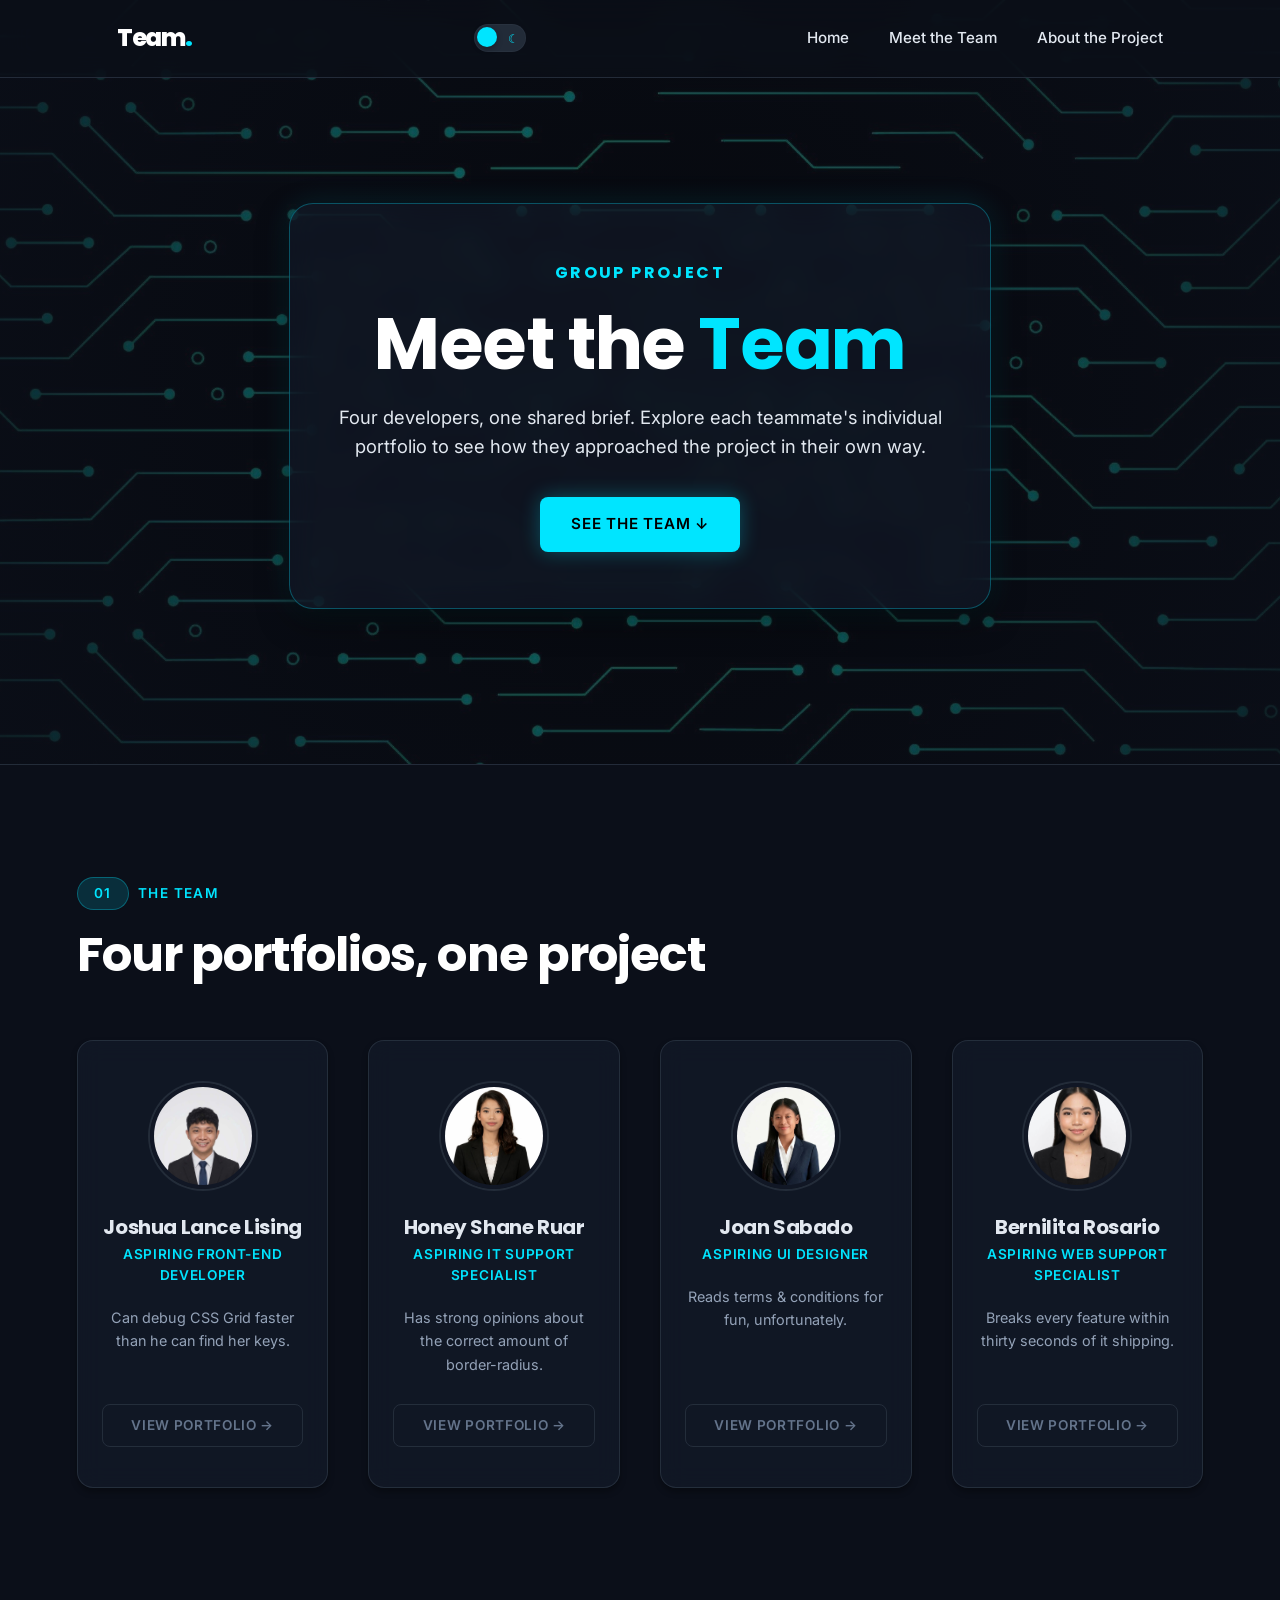
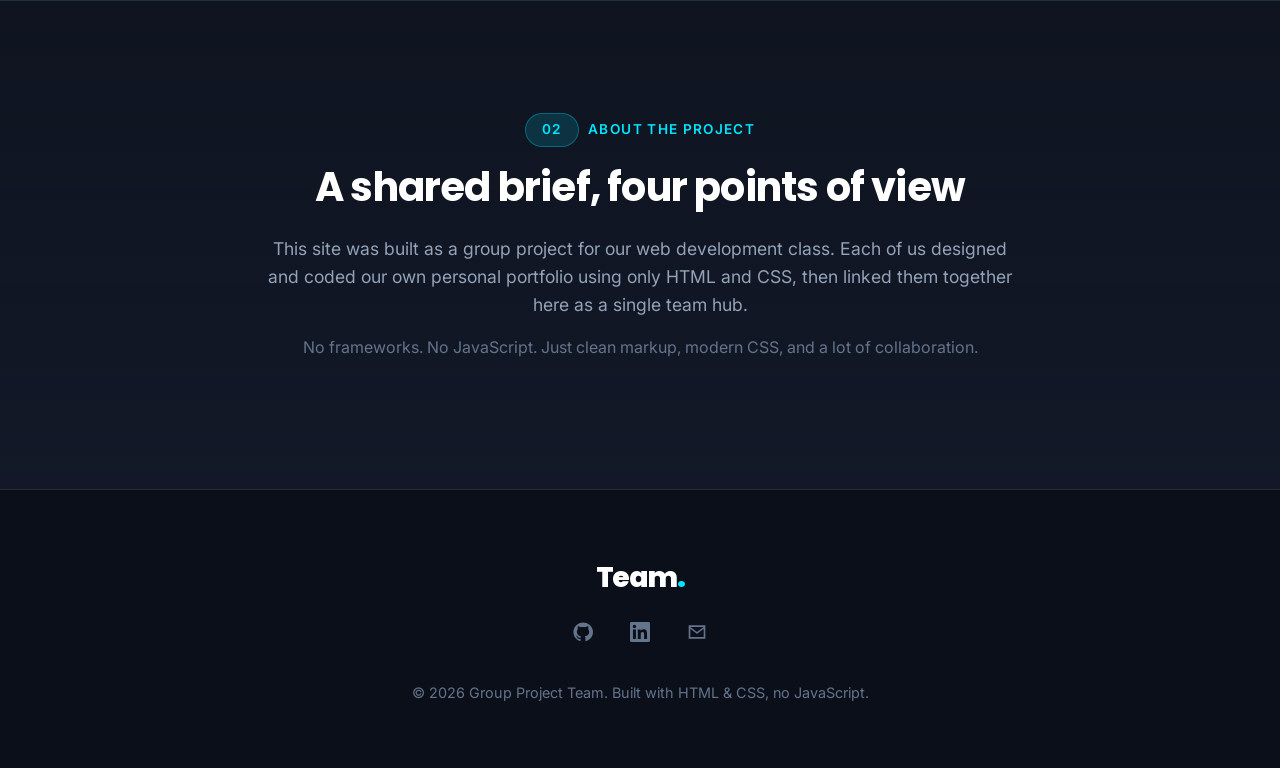
==== index.html @ 61bb08f9 "Add files via upload" ====
<!DOCTYPE html>
<html lang="en">
<head>
  <meta charset="UTF-8">
  <meta name="viewport" content="width=device-width, initial-scale=1.0">
  <title>Meet the Team — Group Project Hub</title>

  <link rel="preconnect" href="https://fonts.googleapis.com">
  <link rel="preconnect" href="https://fonts.gstatic.com" crossorigin>
  <link href="https://fonts.googleapis.com/css2?family=Poppins:wght@500;600;700;800&family=Inter:wght@400;500;600&family=JetBrains+Mono:wght@400;500&display=swap" rel="stylesheet">

  <link rel="stylesheet" href="home.css">
</head>
<body>
  <div class="scroll-progress" aria-hidden="true"></div>

  <a href="#main-content" class="skip-link">Skip to content</a>

  <!-- ===================== INTRO ===================== -->
  <div class="intro-screen" aria-hidden="true">
    <div class="intro-content">
      <p class="intro-eyebrow">Nexus IT</p>
      <h1 class="intro-title">Meet the <span class="gradient-text">Team</span></h1>
      <p class="intro-sub">Four developers, one shared brief. Explore each teammate's individual portfolio.</p>
      <div class="intro-line"></div>
    </div>
  </div>

  <!-- Only ONE nav-toggle and ONE theme-toggle. Theme toggle must sit right before .navbar -->
  <input type="checkbox" id="nav-toggle" class="nav-toggle-checkbox">
  <input type="checkbox" id="theme-toggle" class="theme-toggle-checkbox" aria-hidden="true">

  <!-- ===================== NAVBAR ===================== -->
  <header class="navbar">
    <div class="navbar-inner">
      <a href="#home" class="logo">Team<span class="logo-dot">.</span></a>

      <div class="nav-right">
        <label for="theme-toggle" class="theme-switch" aria-label="Toggle dark/light mode">
          <span class="theme-switch-track">
            <span class="theme-switch-thumb"></span>
          </span>
          <span class="theme-icon sun" aria-hidden="true">☀</span>
          <span class="theme-icon moon" aria-hidden="true">☾</span>
        </label>

        <label for="nav-toggle" class="nav-toggle-label" aria-label="Toggle menu">
          <span></span>
        </label>
      </div>

      <nav class="nav-links" aria-label="Main navigation">
        <a href="#home">Home</a>
        <a href="#team">Meet the Team</a>
        <a href="#about">About the Project</a>
      </nav>
    </div>
  </header>

  <main id="main-content">
    <!-- ===================== HERO ===================== -->
    <section id="home" class="hero">
      <div class="hero-content">
        <p class="hero-eyebrow">group project</p>
        <h1 class="hero-title">Meet the <span class="gradient-text">Team</span></h1>
        <p class="hero-sub">
          Four developers, one shared brief. Explore each teammate's individual
          portfolio to see how they approached the project in their own way.
        </p>
        <a href="#team" class="btn btn-primary">See the Team ↓</a>
      </div>
    </section>

    <!-- ===================== TEAM GRID ===================== -->
    <section id="team" class="team">
      <div class="section-label">
        <span class="section-label-tag">01</span> The Team
      </div>
      <h2 class="section-heading">Four portfolios, one project</h2>

      <div class="team-grid">

        <a href="Lising.html" class="team-card">
          <div class="photo-wrapper" data-initials="JL">
            <img src="Lising.jpeg" alt="Portrait of Joshua Lance Lising" class="team-photo" loading="lazy" width="110" height="110" onerror="this.style.display='none'">
          </div>
          <div class="team-content">
            <h3 class="team-name">Joshua Lance Lising</h3>
            <p class="team-role">Aspiring Front-End Developer</p>
            <p class="team-desc">Can debug CSS Grid faster than he can find her keys.</p>
          </div>
          <span class="view-btn">View Portfolio →</span>
        </a>

        <a href="Ruar.html" class="team-card">
          <div class="photo-wrapper" data-initials="HR">
            <img src="ruar.jpg" alt="Portrait of Honey Shane Ruar" class="team-photo" loading="lazy" width="110" height="110" onerror="this.style.display='none'">
          </div>
          <div class="team-content">
            <h3 class="team-name">Honey Shane Ruar</h3>
            <p class="team-role">Aspiring IT Support Specialist</p>
            <p class="team-desc">Has strong opinions about the correct amount of border-radius.</p>
          </div>
          <span class="view-btn">View Portfolio →</span>
        </a>

        <a href="Sabado.html" class="team-card">
          <div class="photo-wrapper" data-initials="JS">
            <img src="Sabado.jpg" alt="Portrait of Joan Sabado" class="team-photo" loading="lazy" width="110" height="110" onerror="this.style.display='none'">
          </div>
          <div class="team-content">
            <h3 class="team-name">Joan Sabado</h3>
            <p class="team-role">Aspiring UI Designer</p>
            <p class="team-desc">Reads terms &amp; conditions for fun, unfortunately.</p>
          </div>
          <span class="view-btn">View Portfolio →</span>
        </a>

        <a href="Rosario.html" class="team-card">
          <div class="photo-wrapper" data-initials="BR">
            <img src="Rosario.jpg" alt="Portrait of Bernilita Rosario" class="team-photo" loading="lazy" width="110" height="110" onerror="this.style.display='none'">
          </div>
          <div class="team-content">
            <h3 class="team-name">Bernilita Rosario</h3>
            <p class="team-role">Aspiring Web Support Specialist</p>
            <p class="team-desc">Breaks every feature within thirty seconds of it shipping.</p>
          </div>
          <span class="view-btn">View Portfolio →</span>
        </a>

      </div>
    </section>

    <!-- ===================== ABOUT ===================== -->
    <section id="about" class="about-project">
      <div class="about-project-inner">
        <div class="section-label centered">
          <span class="section-label-tag">02</span> About the Project
        </div>
        <h2 class="section-heading">A shared brief, four points of view</h2>
        <p>
          This site was built as a group project for our web development class.
          Each of us designed and coded our own personal portfolio using only
          HTML and CSS, then linked them together here as a single team hub.
        </p>
        <p class="about-extra">
          No frameworks. No JavaScript. Just clean markup, modern CSS, and a lot of
          collaboration.
        </p>
      </div>
    </section>
  </main>

  <!-- ===================== FOOTER ===================== -->
  <footer class="footer">
    <div class="footer-inner">
      <a href="#home" class="logo footer-logo">Team<span class="logo-dot">.</span></a>

      <div class="social-links">
        <a href="https://github.com" class="social-icon" aria-label="GitHub" target="_blank" rel="noopener noreferrer">
          <svg viewBox="0 0 24 24" width="20" height="20" fill="currentColor" aria-hidden="true">
            <path d="M12 .5C5.73.5.5 5.73.5 12c0 5.08 3.29 9.39 7.86 10.91.57.1.78-.25.78-.55v-2.16c-3.2.7-3.88-1.36-3.88-1.36-.52-1.34-1.28-1.7-1.28-1.7-1.04-.72.08-.7.08-.7 1.15.08 1.76 1.19 1.76 1.19 1.03 1.76 2.69 1.25 3.35.95.1-.75.4-1.25.73-1.53-2.55-.29-5.24-1.28-5.24-5.7 0-1.26.45-2.29 1.19-3.1-.12-.29-.52-1.46.11-3.05 0 0 .97-.31 3.18 1.18.92-.26 1.9-.39 2.88-.39.98 0 1.96.13 2.88.39 2.2-1.49 3.17-1.18 3.17-1.18.63 1.59.23 2.76.11 3.05.74.81 1.19 1.84 1.19 3.1 0 4.43-2.7 5.4-5.27 5.69.41.36.78 1.08.78 2.17v3.22c0 .3.21.66.79.55C20.71 21.39 24 17.08 24 12c0-6.27-5.23-11.5-12-11.5z"/>
          </svg>
        </a>
        <a href="https://linkedin.com" class="social-icon" aria-label="LinkedIn" target="_blank" rel="noopener noreferrer">
          <svg viewBox="0 0 24 24" width="20" height="20" fill="currentColor" aria-hidden="true">
            <path d="M20.45 20.45h-3.55v-5.57c0-1.33-.02-3.03-1.85-3.03-1.85 0-2.14 1.45-2.14 2.94v5.66H9.36V9h3.41v1.56h.05c.47-.9 1.63-1.85 3.36-1.85 3.6 0 4.27 2.37 4.27 5.45v6.29zM5.34 7.43a2.06 2.06 0 1 1 0-4.12 2.06 2.06 0 0 1 0 4.12zM7.11 20.45H3.56V9h3.55v11.45zM22.22 0H1.77C.79 0 0 .77 0 1.73v20.54C0 23.23.79 24 1.77 24h20.45c.98 0 1.78-.77 1.78-1.73V1.73C24 .77 23.2 0 22.22 0z"/>
          </svg>
        </a>
        <a href="mailto:team@example.com" class="social-icon" aria-label="Email">
          <svg viewBox="0 0 24 24" width="20" height="20" fill="currentColor" aria-hidden="true">
            <path d="M2 4h20v16H2V4zm2 2v.01L12 12l8-5.99V6H4zm16 2.24-7.4 5.55a1 1 0 0 1-1.2 0L4 8.24V18h16V8.24z"/>
          </svg>
        </a>
      </div>

      <p class="footer-copy">© 2026 Group Project Team. Built with HTML &amp; CSS, no JavaScript.</p>
    </div>
  </footer>

</body>
</html>
---- home.css ----
/* ==========================================================================
   TEAM HUB — home.css
   Smooth performance + 5 UX upgrades
   Pure HTML + CSS
   ========================================================================== */

:root {
  --color-bg: #0B0F19;
  --color-surface: rgba(21, 28, 44, 0.65);
  --color-surface-hover: rgba(21, 28, 44, 0.85);

  --color-primary: #FFFFFF;
  --color-secondary: #E2E8F0;

  --color-accent: #00E5FF;
  --color-accent-hover: #00B8CC;
  --color-accent-light: rgba(0, 229, 255, 0.15);

  --color-text: #94A3B8;
  --color-text-muted: #64748B;

  --color-border: rgba(42, 52, 65, 0.8);
  --color-border-glow: rgba(0, 229, 255, 0.3);

  --font-heading: 'Poppins', sans-serif;
  --font-body: 'Inter', sans-serif;

  --radius-sm: 8px;
  --radius-md: 16px;
  --radius-lg: 24px;

  --shadow-sm: 0 4px 6px rgba(0, 0, 0, 0.3);
  --shadow-md: 0 12px 30px rgba(0, 0, 0, 0.5);
  --shadow-glow: 0 0 20px rgba(0, 229, 255, 0.3);

  --glass-blur: blur(16px);
  --transition: all 0.3s cubic-bezier(0.4, 0, 0.2, 1);
  --section-padding: 7rem 6vw;
}

/* Light theme */
body:has(#theme-toggle:checked) {
  --color-bg: #F1F5F9;
  --color-surface: rgba(255, 255, 255, 0.75);
  --color-surface-hover: rgba(255, 255, 255, 0.95);

  --color-primary: #0F172A;
  --color-secondary: #1E293B;

  --color-accent: #0284C7;
  --color-accent-hover: #0369A1;
  --color-accent-light: rgba(2, 132, 199, 0.12);

  --color-text: #475569;
  --color-text-muted: #64748B;

  --color-border: rgba(148, 163, 184, 0.4);
  --color-border-glow: rgba(2, 132, 199, 0.25);

  --shadow-sm: 0 4px 6px rgba(0, 0, 0, 0.06);
  --shadow-md: 0 12px 30px rgba(0, 0, 0, 0.1);
  --shadow-glow: 0 0 20px rgba(2, 132, 199, 0.2);
}

* {
  margin: 0;
  padding: 0;
  box-sizing: border-box;
}

html {
  scroll-behavior: smooth;
}

body {
  font-family: var(--font-body);
  color: var(--color-text);
  background-color: var(--color-bg);
  line-height: 1.6;
  overflow-x: hidden;
  transition: background-color 0.4s ease, color 0.4s ease;
}

/* Subtle grid texture */
body::before {
  content: '';
  position: fixed;
  inset: 0;
  z-index: -1;
  pointer-events: none;
  opacity: 0.45;
  background-image:
    linear-gradient(rgba(0, 229, 255, 0.03) 1px, transparent 1px),
    linear-gradient(90deg, rgba(0, 229, 255, 0.03) 1px, transparent 1px);
  background-size: 60px 60px;
}

body:has(#theme-toggle:checked)::before {
  background-image:
    linear-gradient(rgba(2, 132, 199, 0.04) 1px, transparent 1px),
    linear-gradient(90deg, rgba(2, 132, 199, 0.04) 1px, transparent 1px);
}

img {
  max-width: 100%;
  display: block;
}

a {
  text-decoration: none;
  color: inherit;
}

/* ===== SKIP LINK ===== */
.skip-link {
  position: absolute;
  top: -100px;
  left: 1rem;
  z-index: 10000;
  padding: 0.75rem 1.25rem;
  background: var(--color-accent);
  color: #000;
  border-radius: var(--radius-sm);
  font-weight: 600;
  font-size: 0.95rem;
  transition: top 0.3s ease;
}

.skip-link:focus {
  top: 1rem;
  outline: 2px solid #fff;
  outline-offset: 2px;
}

/* ===== SCROLL PROGRESS BAR ===== */
.scroll-progress {
  position: fixed;
  top: 0;
  left: 0;
  width: 100%;
  height: 3px;
  z-index: 10001;
  pointer-events: none;
  transform-origin: left center;
  background: linear-gradient(90deg, var(--color-accent), var(--color-accent-hover));
  box-shadow: 0 0 12px rgba(0, 229, 255, 0.45);
  transform: scaleX(0);
  animation: scrollProgress linear;
  animation-timeline: scroll(root);
}

@keyframes scrollProgress {
  from { transform: scaleX(0); }
  to   { transform: scaleX(1); }
}

/* ===== REDUCED MOTION ===== */
@media (prefers-reduced-motion: reduce) {
  *,
  *::before,
  *::after {
    animation-duration: 0.01ms !important;
    animation-iteration-count: 1 !important;
    transition-duration: 0.01ms !important;
    scroll-behavior: auto !important;
  }

  .intro-screen {
    display: none;
  }

  main,
  .navbar {
    opacity: 1 !important;
    transform: none !important;
    animation: none !important;
  }

  .team-card,
  .scroll-progress {
    animation: none !important;
  }

  .team-card {
    opacity: 1 !important;
    transform: none !important;
  }

  .scroll-progress {
    transform: scaleX(0) !important;
  }
}

/* ===== INTRO ===== */
.intro-screen {
  position: fixed;
  inset: 0;
  width: 100vw;
  height: 100vh;
  z-index: 9999;
  display: flex;
  align-items: center;
  justify-content: center;
  text-align: center;
  padding: 2rem;
  pointer-events: all;
  animation: introRemove 0.1s linear forwards 3.8s;
}

.intro-screen::before {
  content: '';
  position: absolute;
  top: 0;
  left: 0;
  width: 100%;
  height: 50%;
  background-color: #05080E;
  z-index: -1;
  animation: shutterTop 0.8s cubic-bezier(0.77, 0, 0.175, 1) forwards 2.8s;
}

.intro-screen::after {
  content: '';
  position: absolute;
  bottom: 0;
  left: 0;
  width: 100%;
  height: 50%;
  background-color: #05080E;
  z-index: -1;
  animation: shutterBottom 0.8s cubic-bezier(0.77, 0, 0.175, 1) forwards 2.8s;
}

.intro-content {
  display: flex;
  flex-direction: column;
  align-items: center;
  max-width: 650px;
  position: relative;
  z-index: 2;
  animation: contentZoomOut 0.6s cubic-bezier(0.16, 1, 0.3, 1) forwards 2.4s;
}

.intro-eyebrow {
  color: var(--color-accent);
  font-family: var(--font-heading);
  font-weight: 700;
  font-size: 1.1rem;
  text-transform: uppercase;
  letter-spacing: 0.6em;
  opacity: 0;
  transform: translateY(-20px);
  animation: dropInTrack 0.7s cubic-bezier(0.2, 1, 0.3, 1) forwards 0.4s;
}

.intro-title {
  font-size: clamp(2.8rem, 6vw, 4.5rem);
  color: var(--color-primary);
  margin-top: 0.5rem;
  line-height: 1.1;
  opacity: 0;
  filter: blur(12px);
  transform: scale(1.2);
  animation: blurIn 0.8s cubic-bezier(0.2, 1, 0.3, 1) forwards 0.8s;
}

.intro-sub {
  font-size: 1.1rem;
  color: var(--color-text);
  margin-top: 1.2rem;
  opacity: 0;
  transform: translateY(20px);
  animation: floatUpIn 0.8s cubic-bezier(0.16, 1, 0.3, 1) forwards 1.2s;
}

.intro-line {
  width: 0;
  height: 2px;
  background: var(--color-accent);
  box-shadow: var(--shadow-glow);
  margin-top: 2.5rem;
  border-radius: 999px;
  animation: lineExpand 0.8s cubic-bezier(0.77, 0, 0.175, 1) forwards 1.5s;
}

@keyframes dropInTrack {
  to { opacity: 1; transform: translateY(0); letter-spacing: 0.2em; }
}
@keyframes blurIn {
  to { opacity: 1; filter: blur(0); transform: scale(1); }
}
@keyframes floatUpIn {
  to { opacity: 1; transform: translateY(0); }
}
@keyframes lineExpand {
  0% { width: 0; opacity: 0; }
  50% { opacity: 1; }
  100% { width: 180px; opacity: 1; }
}
@keyframes contentZoomOut {
  to { opacity: 0; transform: scale(1.6); filter: blur(8px); }
}
@keyframes shutterTop {
  to { transform: translateY(-100%); }
}
@keyframes shutterBottom {
  to { transform: translateY(100%); }
}
@keyframes introRemove {
  to { visibility: hidden; pointer-events: none; }
}

/* ===== TYPOGRAPHY ===== */
h1, h2, h3, h4 {
  font-family: var(--font-heading);
  font-weight: 700;
  line-height: 1.2;
  color: var(--color-primary);
  letter-spacing: -0.02em;
}

.section-label {
  display: flex;
  align-items: center;
  gap: 0.6rem;
  font-size: 0.85rem;
  font-weight: 600;
  letter-spacing: 0.1em;
  text-transform: uppercase;
  color: var(--color-accent);
  margin-bottom: 1rem;
}

.section-label.centered {
  justify-content: center;
}

.section-label-tag {
  background: var(--color-accent-light);
  border: 1px solid rgba(0, 229, 255, 0.3);
  border-radius: 999px;
  padding: 0.3rem 1rem;
}

body:has(#theme-toggle:checked) .section-label-tag {
  border-color: rgba(2, 132, 199, 0.3);
}

.section-heading {
  font-size: clamp(2.2rem, 4vw, 3rem);
  margin-bottom: 3.5rem;
}

.gradient-text {
  color: var(--color-accent);
}

/* ===== BUTTONS ===== */
.btn {
  display: inline-flex;
  align-items: center;
  justify-content: center;
  font-family: var(--font-body);
  font-weight: 600;
  font-size: 0.95rem;
  padding: 0.85rem 1.8rem;
  border-radius: var(--radius-sm);
  cursor: pointer;
  border: 2px solid transparent;
  text-transform: uppercase;
  letter-spacing: 0.05em;
  transition: transform 0.25s cubic-bezier(0.4, 0, 0.2, 1),
              box-shadow 0.25s ease,
              background 0.25s ease,
              color 0.25s ease,
              border-color 0.25s ease;
}

.btn-primary {
  background: var(--color-accent);
  color: #000000;
  box-shadow: var(--shadow-glow);
}

.btn-primary:hover {
  background: var(--color-accent-hover);
  transform: translateY(-4px);
  box-shadow: 0 0 28px rgba(0, 229, 255, 0.6);
}

.btn-primary:active {
  transform: translateY(-1px) scale(0.98);
  box-shadow: 0 0 14px rgba(0, 229, 255, 0.4);
}

.btn-primary:focus-visible {
  outline: 2px solid #fff;
  outline-offset: 3px;
  box-shadow: 0 0 0 4px rgba(0, 229, 255, 0.4);
}

.btn-outline {
  display: inline-block;
  font-weight: 600;
  font-size: 0.85rem;
  padding: 0.6rem 1.2rem;
  border-radius: var(--radius-sm);
  border: 2px solid var(--color-accent);
  color: var(--color-accent);
  transition: transform 0.25s ease, background 0.25s ease, color 0.25s ease, box-shadow 0.25s ease;
}

.btn-outline:hover {
  background: var(--color-accent);
  color: #000000;
  transform: translateY(-3px);
  box-shadow: var(--shadow-glow);
}

.btn-outline:active {
  transform: translateY(0) scale(0.98);
}

/* ===== THEME TOGGLE ===== */
.theme-toggle-checkbox { display: none; }
.nav-right {
  display: flex;
  align-items: center;
  gap: 1.25rem;
}
.theme-switch {
  position: relative;
  display: flex;
  align-items: center;
  width: 52px;
  height: 28px;
  cursor: pointer;
}
.theme-switch-track {
  width: 100%;
  height: 100%;
  border-radius: 999px;
  background: var(--color-border);
  border: 1px solid var(--color-border);
  transition: background 0.3s ease;
}
.theme-switch-thumb {
  position: absolute;
  top: 3px;
  left: 3px;
  width: 20px;
  height: 20px;
  border-radius: 50%;
  background: var(--color-accent);
  box-shadow: 0 2px 6px rgba(0, 0, 0, 0.3);
  transition: transform 0.3s cubic-bezier(0.4, 0, 0.2, 1);
}
#theme-toggle:checked + .navbar .theme-switch-thumb {
  transform: translateX(24px);
}
.theme-icon {
  position: absolute;
  font-size: 0.75rem;
  pointer-events: none;
  transition: opacity 0.3s;
}
.theme-icon.sun { left: 7px; opacity: 0; color: #f59e0b; }
.theme-icon.moon { right: 7px; opacity: 1; color: var(--color-accent); }
#theme-toggle:checked + .navbar .theme-icon.sun { opacity: 1; }
#theme-toggle:checked + .navbar .theme-icon.moon { opacity: 0; }


/* ===== NAVBAR ===== */
.navbar {
  position: fixed;
  top: 0;
  left: 0;
  width: 100%;
  z-index: 100;
  background: rgba(11, 15, 25, 0.75);
  backdrop-filter: var(--glass-blur);
  -webkit-backdrop-filter: var(--glass-blur);
  border-bottom: 1px solid var(--color-border);
  opacity: 0;
  transform: translateY(-20px);
  animation: navReveal 0.8s cubic-bezier(0.16, 1, 0.3, 1) forwards 3.1s;
  transition: background 0.4s ease, border-color 0.4s ease;
}

body:has(#theme-toggle:checked) .navbar {
  background: rgba(241, 245, 249, 0.85);
}

.navbar-inner {
  max-width: 1200px;
  margin: 0 auto;
  padding: 1.2rem 6vw;
  display: flex;
  align-items: center;
  justify-content: space-between;
}

.logo {
  font-family: var(--font-heading);
  font-weight: 800;
  font-size: 1.5rem;
  color: var(--color-primary);
  letter-spacing: -0.05em;
}

.logo-dot {
  color: var(--color-accent);
}

.nav-links {
  display: flex;
  gap: 2.5rem;
}

.nav-links a {
  font-weight: 500;
  font-size: 0.95rem;
  color: var(--color-secondary);
  transition: var(--transition);
  position: relative;
}

.nav-links a:hover {
  color: var(--color-accent);
}

.nav-links a::after {
  content: '';
  position: absolute;
  left: 50%;
  bottom: -6px;
  width: 100%;
  height: 2px;
  background-color: var(--color-accent);
  transform: translateX(-50%) scaleX(0);
  transform-origin: center;
  transition: transform 0.3s ease;
}

.nav-links a:hover::after,
.nav-links a:focus-visible::after {
  transform: translateX(-50%) scaleX(1);
}

.nav-links a:focus-visible {
  color: var(--color-accent);
  outline: 2px solid var(--color-accent);
  outline-offset: 4px;
  border-radius: 4px;
}

.nav-toggle-checkbox {
  display: none;
}

.nav-toggle-label {
  display: none;
  flex-direction: column;
  gap: 6px;
  cursor: pointer;
  z-index: 110;
  padding: 4px;
}

.nav-toggle-label span,
.nav-toggle-label::before,
.nav-toggle-label::after {
  content: '';
  width: 28px;
  height: 2px;
  background: var(--color-primary);
  border-radius: 2px;
  transition: var(--transition);
  display: block;
}

/* ===== MAIN REVEAL ===== */
main {
  opacity: 0;
  transform: translateY(30px) scale(0.98);
  animation: mainReveal 1s cubic-bezier(0.16, 1, 0.3, 1) forwards 3.0s;
}

@keyframes navReveal {
  to {
    opacity: 1;
    transform: translateY(0);
  }
}

@keyframes mainReveal {
  to {
    opacity: 1;
    transform: translateY(0) scale(1);
  }
}

/* ===== HERO ===== */
.hero {
  position: relative;
  min-height: 85vh;
  display: flex;
  align-items: center;
  justify-content: center;
  text-align: center;
  padding: 9rem 6vw 6rem;
  background:
    radial-gradient(circle at center, rgba(11, 15, 25, 0.55) 0%, rgba(11, 15, 25, 0.92) 100%),
    url('6237793510832674977.jpg') center/cover no-repeat;
  background-attachment: scroll;
  border-bottom: 1px solid var(--color-border);
  overflow: hidden;
  transition: border-color 0.4s ease;
}

@media (min-width: 1024px) {
  .hero {
    background-attachment: fixed;
  }
}

body:has(#theme-toggle:checked) .hero {
  background:
    radial-gradient(circle at center, rgba(241, 245, 249, 0.7) 0%, rgba(241, 245, 249, 0.92) 100%),
    url('6237793510832674977.jpg') center/cover no-repeat;
}

.hero-content {
  position: relative;
  z-index: 1;
  max-width: 800px;
  padding: 3.5rem 2.5rem;
  background: rgba(21, 28, 44, 0.55);
  backdrop-filter: var(--glass-blur);
  -webkit-backdrop-filter: var(--glass-blur);
  border: 1px solid var(--color-border-glow);
  border-radius: var(--radius-lg);
  box-shadow: var(--shadow-md), 0 0 30px rgba(0, 229, 255, 0.12);
  transition: background 0.4s ease, border-color 0.4s ease;
}

body:has(#theme-toggle:checked) .hero-content {
  background: var(--color-surface);
}

.hero-eyebrow {
  color: var(--color-accent);
  font-family: var(--font-heading);
  font-weight: 700;
  font-size: 1rem;
  text-transform: uppercase;
  letter-spacing: 0.15em;
  margin-bottom: 1.2rem;
}

.hero-title {
  font-size: clamp(2.8rem, 6vw, 4.5rem);
  margin-bottom: 1.2rem;
  color: var(--color-primary);
  line-height: 1.1;
}

.hero-sub {
  font-size: 1.15rem;
  color: var(--color-secondary);
  margin-bottom: 2.2rem;
  max-width: 620px;
  margin-inline: auto;
}

/* ===== TEAM GRID ===== */
.team {
  padding: var(--section-padding);
  background: var(--color-bg);
  transition: background 0.4s ease;
}

.team-grid {
  display: grid;
  grid-template-columns: repeat(4, 1fr);
  gap: 2.5rem;
  max-width: 1200px;
  margin: 0 auto;
}

.team-card {
  background: var(--color-surface);
  border: 1px solid var(--color-border);
  border-radius: var(--radius-md);
  padding: 2.5rem 1.5rem;
  text-align: center;
  box-shadow: var(--shadow-sm);
  transition: transform 0.3s cubic-bezier(0.4, 0, 0.2, 1),
              background 0.3s ease,
              border-color 0.3s ease,
              box-shadow 0.3s ease;
  position: relative;
  overflow: hidden;
  display: flex;
  flex-direction: column;
  align-items: center;
  justify-content: space-between;
  height: 100%;
  backdrop-filter: none;
  -webkit-backdrop-filter: none;
  opacity: 0;
  transform: translateY(30px);
  animation: cardFadeUp 0.7s cubic-bezier(0.16, 1, 0.3, 1) forwards;
}

@media (min-width: 900px) {
  .team-card {
    backdrop-filter: blur(12px);
    -webkit-backdrop-filter: blur(12px);
  }
}

.team-card:nth-child(1) { animation-delay: 3.4s; }
.team-card:nth-child(2) { animation-delay: 3.55s; }
.team-card:nth-child(3) { animation-delay: 3.7s; }
.team-card:nth-child(4) { animation-delay: 3.85s; }

@keyframes cardFadeUp {
  to {
    opacity: 1;
    transform: translateY(0);
  }
}

@supports (animation-timeline: view()) {
  @media (min-width: 900px) {
    .team-card {
      animation: cardViewIn linear both;
      animation-timeline: view();
      animation-range: entry 5% cover 30%;
      animation-delay: 0s;
    }

    @keyframes cardViewIn {
      from {
        opacity: 0;
        transform: translateY(36px);
      }
      to {
        opacity: 1;
        transform: translateY(0);
      }
    }
  }
}

.team-card::before {
  content: '';
  position: absolute;
  top: 0;
  left: 0;
  width: 100%;
  height: 4px;
  background: var(--color-accent);
  transform: scaleX(0);
  transition: transform 0.3s ease;
  transform-origin: left;
}

.team-card::after {
  content: '';
  position: absolute;
  inset: 0;
  border-radius: inherit;
  background: linear-gradient(135deg, transparent 40%, rgba(0, 229, 255, 0.06));
  opacity: 0;
  transition: opacity 0.3s ease;
  pointer-events: none;
}

.team-card:hover,
.team-card:focus-visible {
  transform: translateY(-8px);
  background: var(--color-surface-hover);
  box-shadow: var(--shadow-md);
  border-color: rgba(0, 229, 255, 0.4);
  outline: none;
}

.team-card:hover::before,
.team-card:focus-visible::before {
  transform: scaleX(1);
}

.team-card:hover::after,
.team-card:focus-visible::after {
  opacity: 1;
}

.team-card:focus-visible {
  box-shadow: var(--shadow-md), 0 0 0 3px rgba(0, 229, 255, 0.35);
}

.team-content {
  flex-grow: 1;
  display: flex;
  flex-direction: column;
}

.photo-wrapper {
  width: 110px;
  height: 110px;
  margin: 0 auto 1.5rem;
  border-radius: 50%;
  overflow: hidden;
  border: 2px solid var(--color-border);
  padding: 4px;
  background: var(--color-bg);
  transition: var(--transition);
  position: relative;
  display: flex;
  align-items: center;
  justify-content: center;
}

.photo-wrapper::before {
  content: attr(data-initials);
  position: absolute;
  inset: 0;
  display: flex;
  align-items: center;
  justify-content: center;
  font-family: var(--font-heading);
  font-weight: 700;
  font-size: 1.6rem;
  color: var(--color-accent);
  background: var(--color-surface);
  border-radius: 50%;
  z-index: 0;
}

.team-card:hover .photo-wrapper,
.team-card:focus-visible .photo-wrapper {
  border-color: var(--color-accent);
  box-shadow: var(--shadow-glow);
}

.team-photo {
  width: 100%;
  height: 100%;
  object-fit: cover;
  border-radius: 50%;
  transition: transform 0.4s ease;
  position: relative;
  z-index: 1;
}

.team-card:hover .team-photo,
.team-card:focus-visible .team-photo {
  transform: scale(1.1);
}

.team-name {
  font-size: 1.25rem;
  margin-bottom: 0.3rem;
  color: var(--color-secondary);
  transition: var(--transition);
}

.team-card:hover .team-name,
.team-card:focus-visible .team-name {
  color: var(--color-primary);
}

.team-role {
  font-size: 0.85rem;
  font-weight: 600;
  color: var(--color-accent);
  text-transform: uppercase;
  letter-spacing: 0.05em;
  margin-bottom: 1.2rem;
}

.team-desc {
  font-size: 0.9rem;
  color: var(--color-text);
  margin-bottom: 1.8rem;
  line-height: 1.6;
}

.view-btn {
  margin-top: auto;
  display: inline-block;
  font-weight: 600;
  font-size: 0.85rem;
  padding: 0.6rem 1.2rem;
  border-radius: var(--radius-sm);
  border: 1px solid var(--color-border);
  color: var(--color-text-muted);
  transition: transform 0.25s ease, background 0.25s ease, color 0.25s ease, border-color 0.25s ease, box-shadow 0.25s ease;
  text-transform: uppercase;
  letter-spacing: 0.05em;
  width: 100%;
}

.team-card:hover .view-btn,
.team-card:focus-visible .view-btn {
  background: var(--color-accent);
  color: #000000;
  border-color: var(--color-accent);
  box-shadow: var(--shadow-glow);
  transform: translateY(-2px);
}

.team-card:active .view-btn {
  transform: scale(0.98);
}

/* ===== ABOUT ===== */
.about-project {
  padding: var(--section-padding);
  background: linear-gradient(
    180deg,
    rgba(21, 28, 44, 0.4) 0%,
    rgba(21, 28, 44, 0.75) 100%
  );
  text-align: center;
  border-top: 1px solid var(--color-border);
  border-bottom: 1px solid var(--color-border);
  transition: background 0.4s ease, border-color 0.4s ease;
}

body:has(#theme-toggle:checked) .about-project {
  background: linear-gradient(
    180deg,
    rgba(255, 255, 255, 0.5) 0%,
    rgba(241, 245, 249, 0.9) 100%
  );
}

.about-project-inner {
  max-width: 750px;
  margin: 0 auto;
}

.about-project-inner h2 {
  margin-bottom: 1.5rem;
  font-size: 2.5rem;
}

.about-project-inner p {
  font-size: 1.1rem;
  margin-bottom: 1rem;
}

.about-extra {
  color: var(--color-text-muted);
  font-size: 1rem !important;
}

/* ===== FOOTER ===== */
.footer {
  background: var(--color-bg);
  padding: 4rem 6vw;
  text-align: center;
  transition: background 0.4s ease;
}

.footer-logo {
  color: var(--color-primary);
  display: block;
  margin-bottom: 1rem;
  font-size: 1.8rem;
}

.social-links {
  display: flex;
  justify-content: center;
  gap: 1.5rem;
  margin-bottom: 2rem;
}

.social-icon {
  color: var(--color-text-muted);
  transition: var(--transition);
  display: inline-flex;
  padding: 0.4rem;
  border-radius: 8px;
}

.social-icon:hover,
.social-icon:focus-visible {
  color: var(--color-accent);
  transform: translateY(-3px);
  outline: none;
}

.social-icon:focus-visible {
  box-shadow: 0 0 0 2px var(--color-accent);
}

.footer-copy {
  font-size: 0.9rem;
  color: var(--color-text-muted);
}

::selection {
  background: rgba(0, 229, 255, 0.3);
  color: #fff;
}

body:has(#theme-toggle:checked) ::selection {
  background: rgba(2, 132, 199, 0.25);
  color: #0f172a;
}

/* ===== RESPONSIVE ===== */
@media (max-width: 1100px) {
  .team-grid {
    grid-template-columns: repeat(2, 1fr);
  }
}

@media (max-width: 768px) {
  .nav-toggle-label {
    display: flex;
  }

  .nav-links {
    position: absolute;
    top: 100%;
    left: 0;
    width: 100%;
    flex-direction: column;
    gap: 0;
    background: rgba(21, 28, 44, 0.98);
    backdrop-filter: blur(10px);
    border-bottom: 1px solid var(--color-border);
    max-height: 0;
    overflow: hidden;
    transition: max-height 0.35s ease-out;
  }

  body:has(#theme-toggle:checked) .nav-links {
    background: rgba(241, 245, 249, 0.98);
  }

  .nav-links a {
    padding: 1.2rem 6vw;
    border-top: 1px solid var(--color-border);
    display: block;
    width: 100%;
  }

  .nav-links a::after {
    display: none;
  }

  .nav-toggle-checkbox:checked ~ .navbar .nav-links {
    max-height: 320px;
  }

  .nav-toggle-checkbox:checked ~ .navbar .nav-toggle-label span {
    opacity: 0;
  }

  .nav-toggle-checkbox:checked ~ .navbar .nav-toggle-label::before {
    transform: translateY(8px) rotate(45deg);
  }

  .nav-toggle-checkbox:checked ~ .navbar .nav-toggle-label::after {
    transform: translateY(-8px) rotate(-45deg);
  }

  .team-card {
    animation: cardFadeUp 0.5s cubic-bezier(0.16, 1, 0.3, 1) forwards !important;
    backdrop-filter: none !important;
    -webkit-backdrop-filter: none !important;
  }

  .team-card:nth-child(1) { animation-delay: 3.2s !important; }
  .team-card:nth-child(2) { animation-delay: 3.3s !important; }
  .team-card:nth-child(3) { animation-delay: 3.4s !important; }
  .team-card:nth-child(4) { animation-delay: 3.5s !important; }

  .hero-content {
    backdrop-filter: blur(8px);
    -webkit-backdrop-filter: blur(8px);
  }
}

@media (max-width: 600px) {
  :root {
    --section-padding: 5rem 6vw;
  }

  .hero-content {
    padding: 2.5rem 1.5rem;
  }

  .team-grid {
    grid-template-columns: 1fr;
  }

  .hero-title {
    font-size: 2.4rem;
  }

  .about-project-inner h2 {
    font-size: 2rem;
  }
}

@media print {
  .intro-screen,
  .navbar,
  .skip-link,
  .theme-switch,
  .scroll-progress {
    display: none !important;
  }

  main,
  .team-card {
    opacity: 1 !important;
    transform: none !important;
    animation: none !important;
  }
}

/* 1–2. No blur on team cards by default; blur only from 900px+ */
.team-card {
  backdrop-filter: none !important;
  -webkit-backdrop-filter: none !important;
}

@media (min-width: 900px) {
  .team-card {
    backdrop-filter: blur(12px) !important;
    -webkit-backdrop-filter: blur(12px) !important;
  }
}

/* 3–4. Scroll-driven cards: desktop only + shorter range */
@supports (animation-timeline: view()) {
  @media (min-width: 900px) {
    .team-card {
      opacity: 0;
      transform: translateY(36px);
      animation: cardViewInPerf linear both !important;
      animation-timeline: view() !important;
      animation-range: entry 5% cover 30% !important;
      animation-delay: 0s !important;
    }
  }
}

@keyframes cardViewInPerf {
  from {
    opacity: 0;
    transform: translateY(36px);
  }
  to {
    opacity: 1;
    transform: translateY(0);
  }
}

/* Mobile: simple load stagger only (no scroll-driven, no blur) */
@media (max-width: 899px) {
  .team-card {
    backdrop-filter: none !important;
    -webkit-backdrop-filter: none !important;
    animation: cardFadeUpMobile 0.5s cubic-bezier(0.16, 1, 0.3, 1) forwards !important;
    animation-timeline: auto !important;
  }

  .team-card:nth-child(1) { animation-delay: 3.2s !important; }
  .team-card:nth-child(2) { animation-delay: 3.3s !important; }
  .team-card:nth-child(3) { animation-delay: 3.4s !important; }
  .team-card:nth-child(4) { animation-delay: 3.5s !important; }
}

@keyframes cardFadeUpMobile {
  to {
    opacity: 1;
    transform: translateY(0);
  }
}

/* 5. Hero fixed background only on large screens */
.hero {
  background-attachment: scroll !important;
}

@media (min-width: 1024px) {
  .hero {
    background-attachment: fixed !important;
  }
}

/* 6. Lighter mobile hero blur */
@media (max-width: 768px) {
  .hero-content {
    backdrop-filter: blur(8px) !important;
    -webkit-backdrop-filter: blur(8px) !important;
  }
}

/* Keep reduced-motion safe */
@media (prefers-reduced-motion: reduce) {
  .team-card {
    animation: none !important;
    opacity: 1 !important;
    transform: none !important;
  }
}
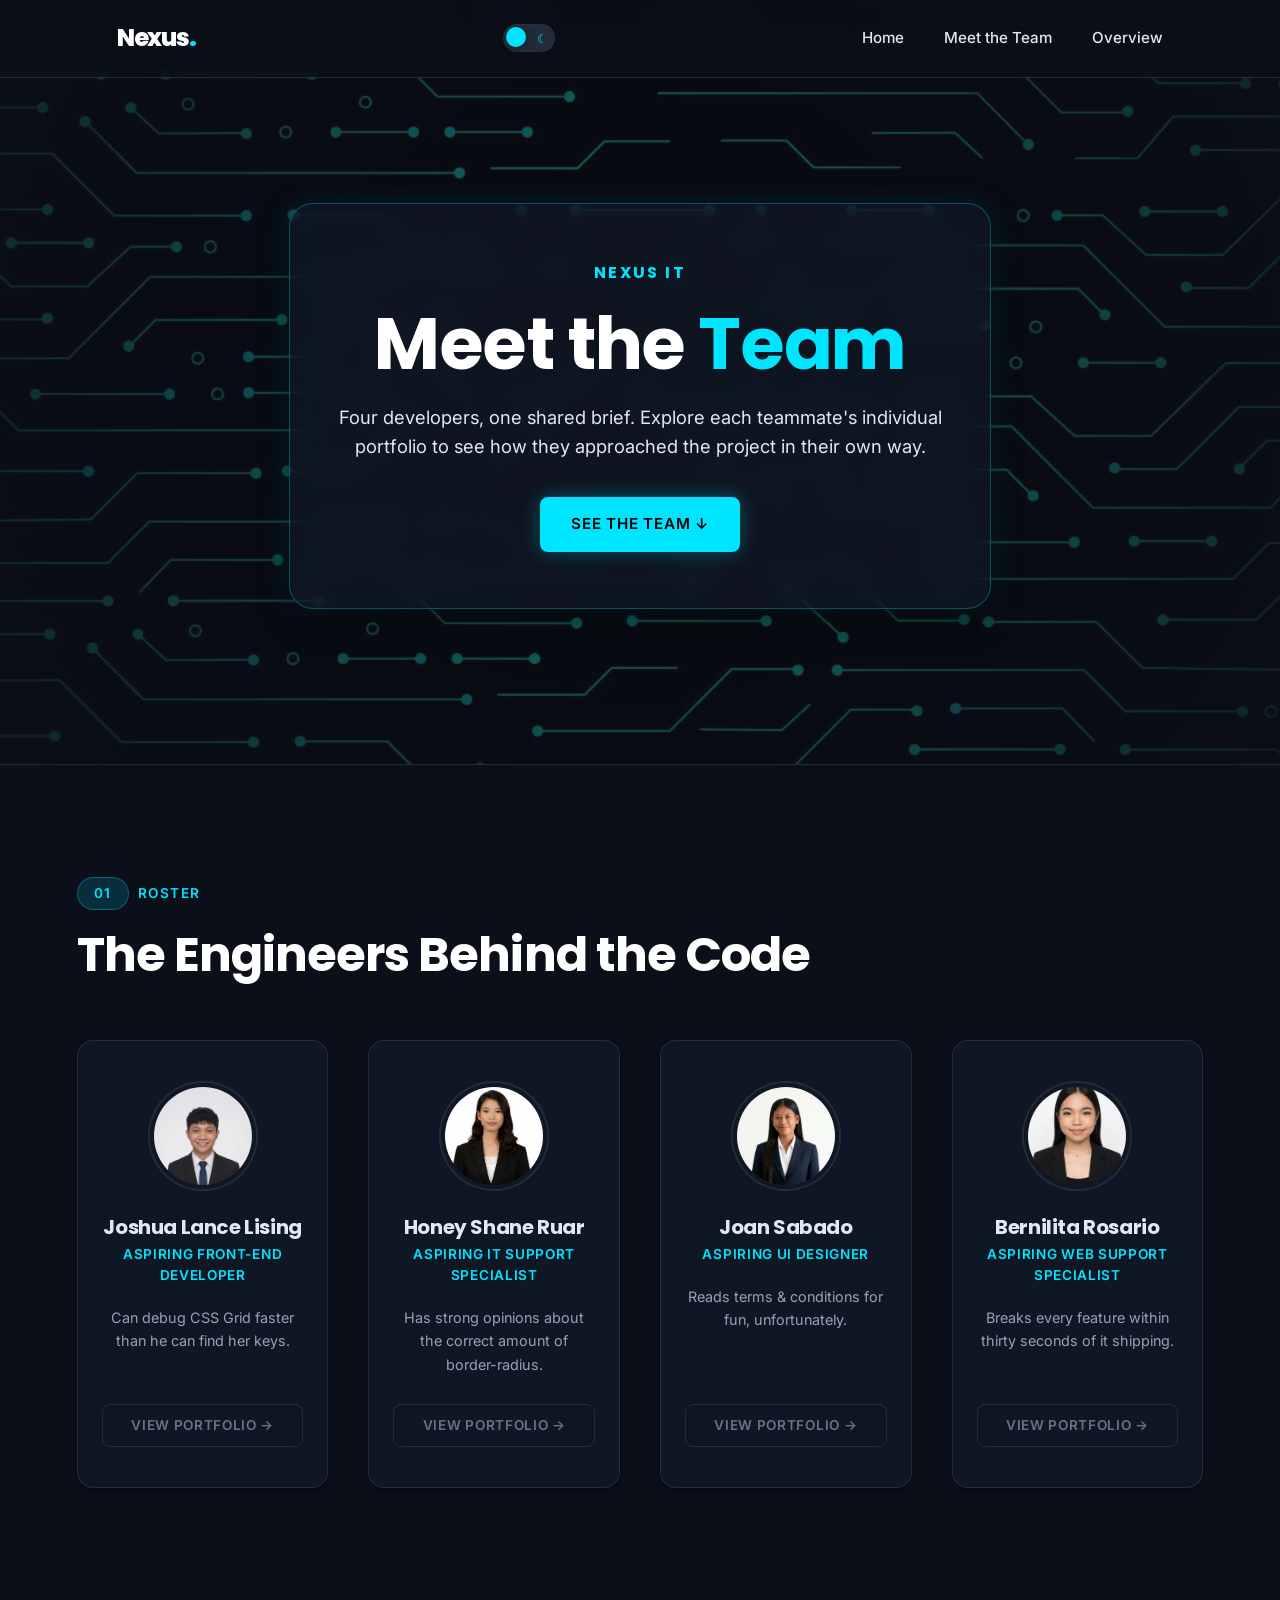
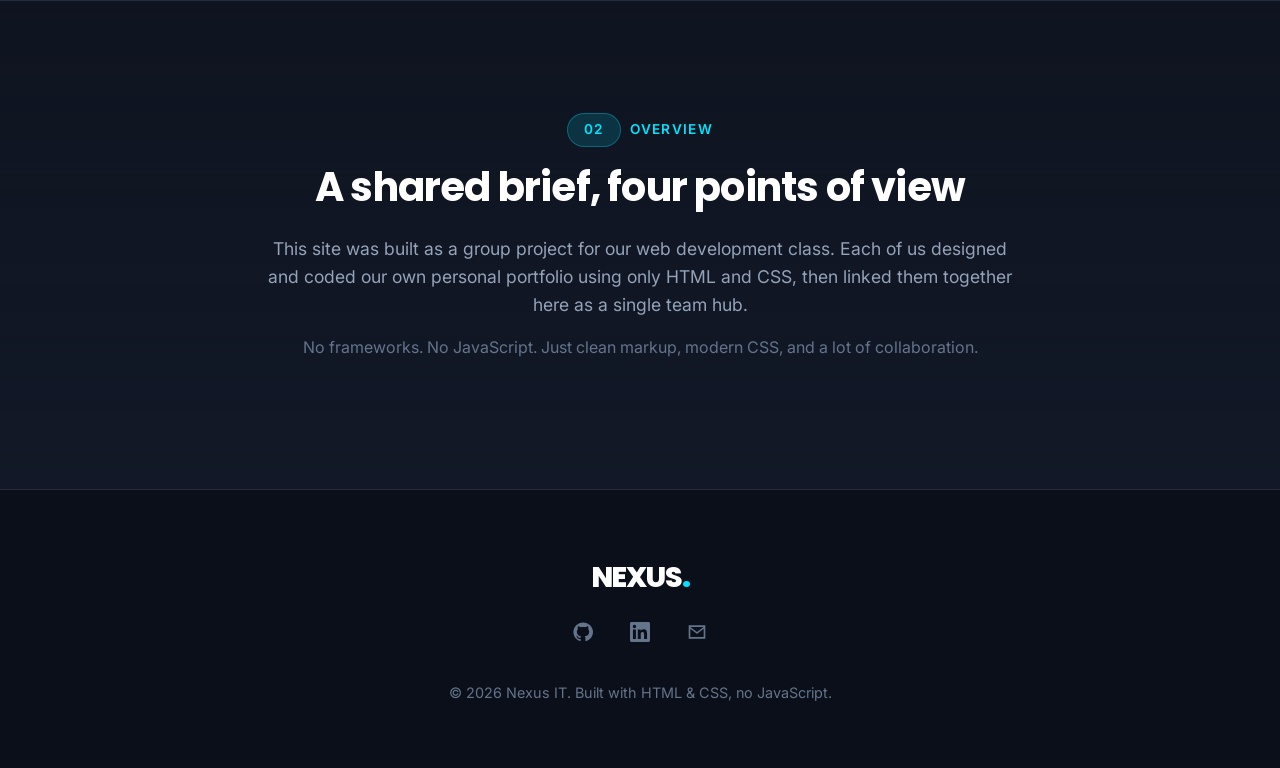
==== commit b22be584: "Revise title and branding in index.html Updated the title and team branding in the HTML structure. C" ====
--- a/index.html
+++ b/index.html
@@ -3,7 +3,7 @@
 <head>
   <meta charset="UTF-8">
   <meta name="viewport" content="width=device-width, initial-scale=1.0">
-  <title>Meet the Team — Group Project Hub</title>
+  <title>Meet the Team — Nexus IT Hub</title>
 
   <link rel="preconnect" href="https://fonts.googleapis.com">
   <link rel="preconnect" href="https://fonts.gstatic.com" crossorigin>
@@ -19,7 +19,7 @@
   <!-- ===================== INTRO ===================== -->
   <div class="intro-screen" aria-hidden="true">
     <div class="intro-content">
-      <p class="intro-eyebrow">Nexus IT</p>
+      <p class="intro-eyebrow">Nexus IT Initiative</p>
       <h1 class="intro-title">Meet the <span class="gradient-text">Team</span></h1>
       <p class="intro-sub">Four developers, one shared brief. Explore each teammate's individual portfolio.</p>
       <div class="intro-line"></div>
@@ -33,7 +33,7 @@
   <!-- ===================== NAVBAR ===================== -->
   <header class="navbar">
     <div class="navbar-inner">
-      <a href="#home" class="logo">Team<span class="logo-dot">.</span></a>
+      <a href="#home" class="logo">Nexus<span class="logo-dot">.</span></a>
 
       <div class="nav-right">
         <label for="theme-toggle" class="theme-switch" aria-label="Toggle dark/light mode">
@@ -52,7 +52,7 @@
       <nav class="nav-links" aria-label="Main navigation">
         <a href="#home">Home</a>
         <a href="#team">Meet the Team</a>
-        <a href="#about">About the Project</a>
+        <a href="#about">Overview</a>
       </nav>
     </div>
   </header>
@@ -61,7 +61,7 @@
     <!-- ===================== HERO ===================== -->
     <section id="home" class="hero">
       <div class="hero-content">
-        <p class="hero-eyebrow">group project</p>
+        <p class="hero-eyebrow">NEXUS IT</p>
         <h1 class="hero-title">Meet the <span class="gradient-text">Team</span></h1>
         <p class="hero-sub">
           Four developers, one shared brief. Explore each teammate's individual
@@ -74,9 +74,9 @@
     <!-- ===================== TEAM GRID ===================== -->
     <section id="team" class="team">
       <div class="section-label">
-        <span class="section-label-tag">01</span> The Team
+        <span class="section-label-tag">01</span> ROSTER
       </div>
-      <h2 class="section-heading">Four portfolios, one project</h2>
+      <h2 class="section-heading">The Engineers Behind the Code</h2>
 
       <div class="team-grid">
 
@@ -135,7 +135,7 @@
     <section id="about" class="about-project">
       <div class="about-project-inner">
         <div class="section-label centered">
-          <span class="section-label-tag">02</span> About the Project
+          <span class="section-label-tag">02</span> Overview
         </div>
         <h2 class="section-heading">A shared brief, four points of view</h2>
         <p>
@@ -154,7 +154,7 @@
   <!-- ===================== FOOTER ===================== -->
   <footer class="footer">
     <div class="footer-inner">
-      <a href="#home" class="logo footer-logo">Team<span class="logo-dot">.</span></a>
+      <a href="#home" class="logo footer-logo">NEXUS<span class="logo-dot">.</span></a>
 
       <div class="social-links">
         <a href="https://github.com" class="social-icon" aria-label="GitHub" target="_blank" rel="noopener noreferrer">
@@ -174,9 +174,9 @@
         </a>
       </div>
 
-      <p class="footer-copy">© 2026 Group Project Team. Built with HTML &amp; CSS, no JavaScript.</p>
+      <p class="footer-copy">© 2026 Nexus IT. Built with HTML &amp; CSS, no JavaScript.</p>
     </div>
   </footer>
 
 </body>
-</html>+</html>
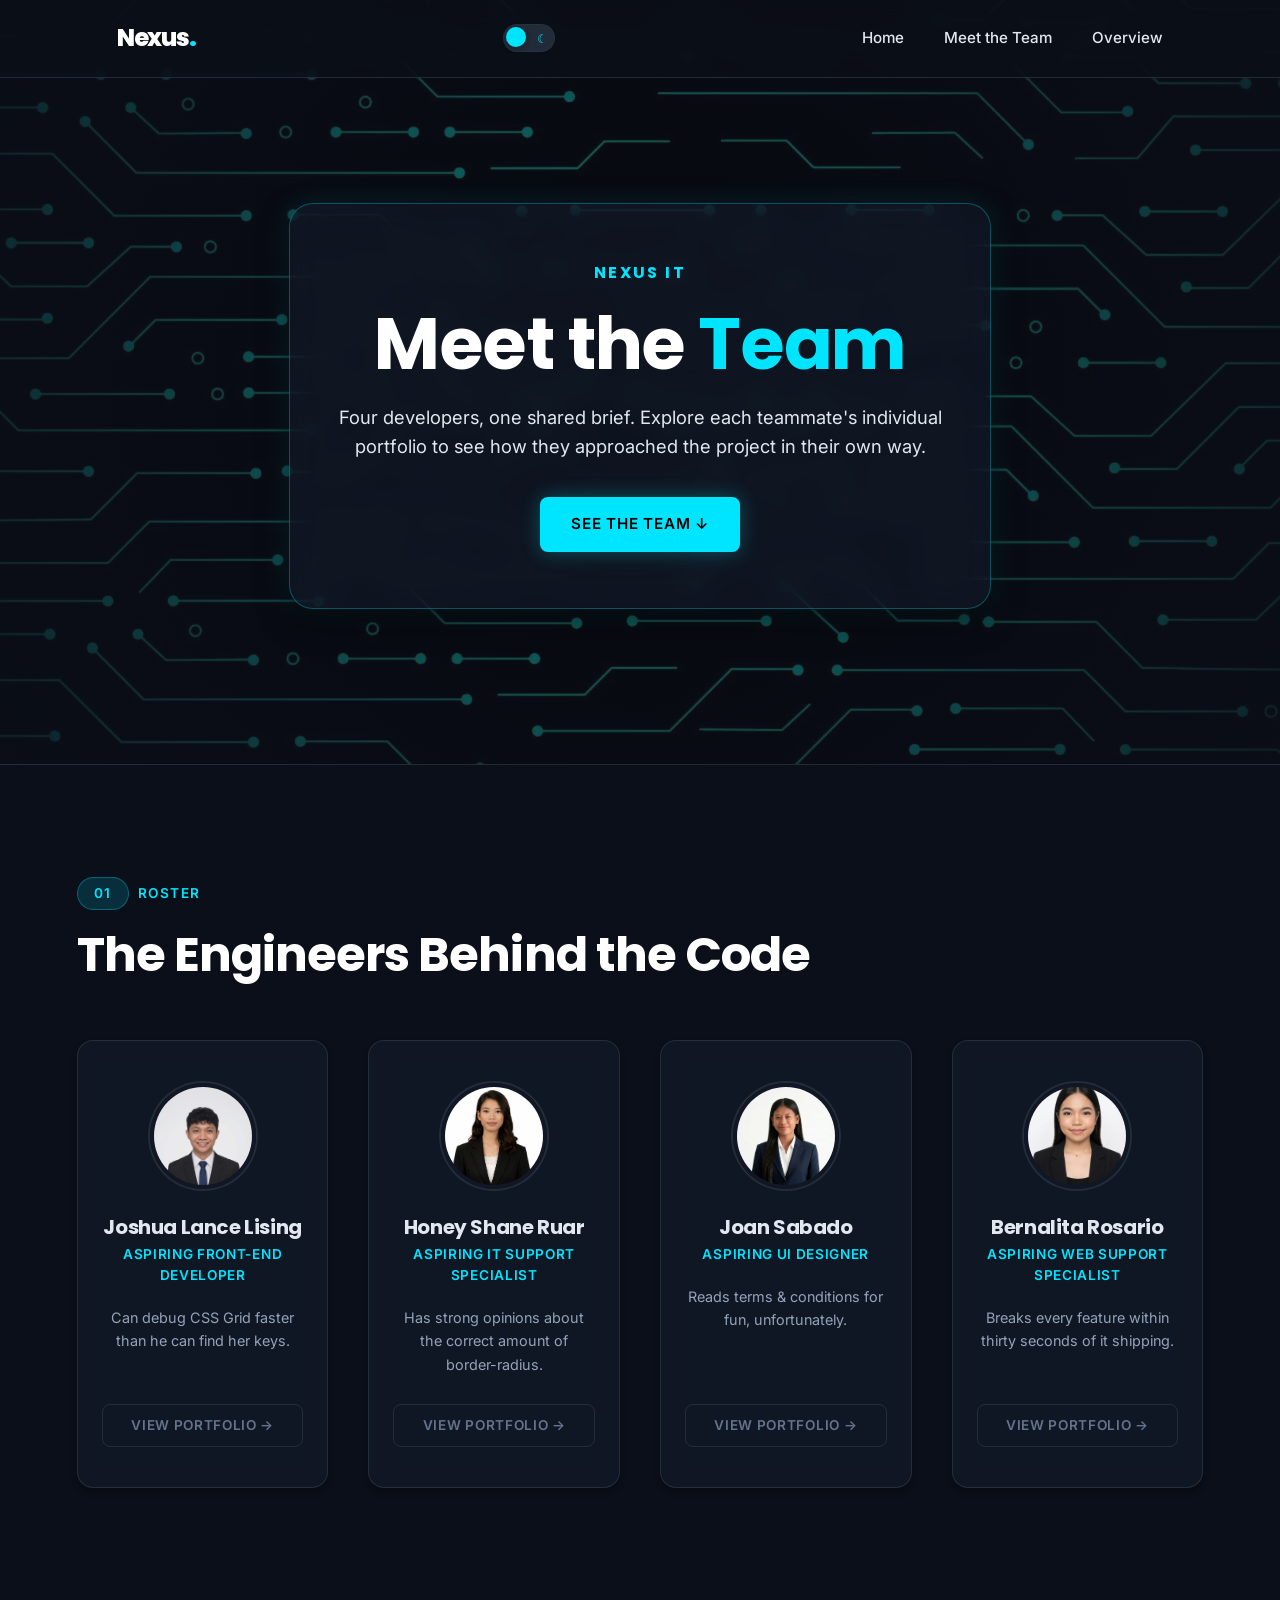
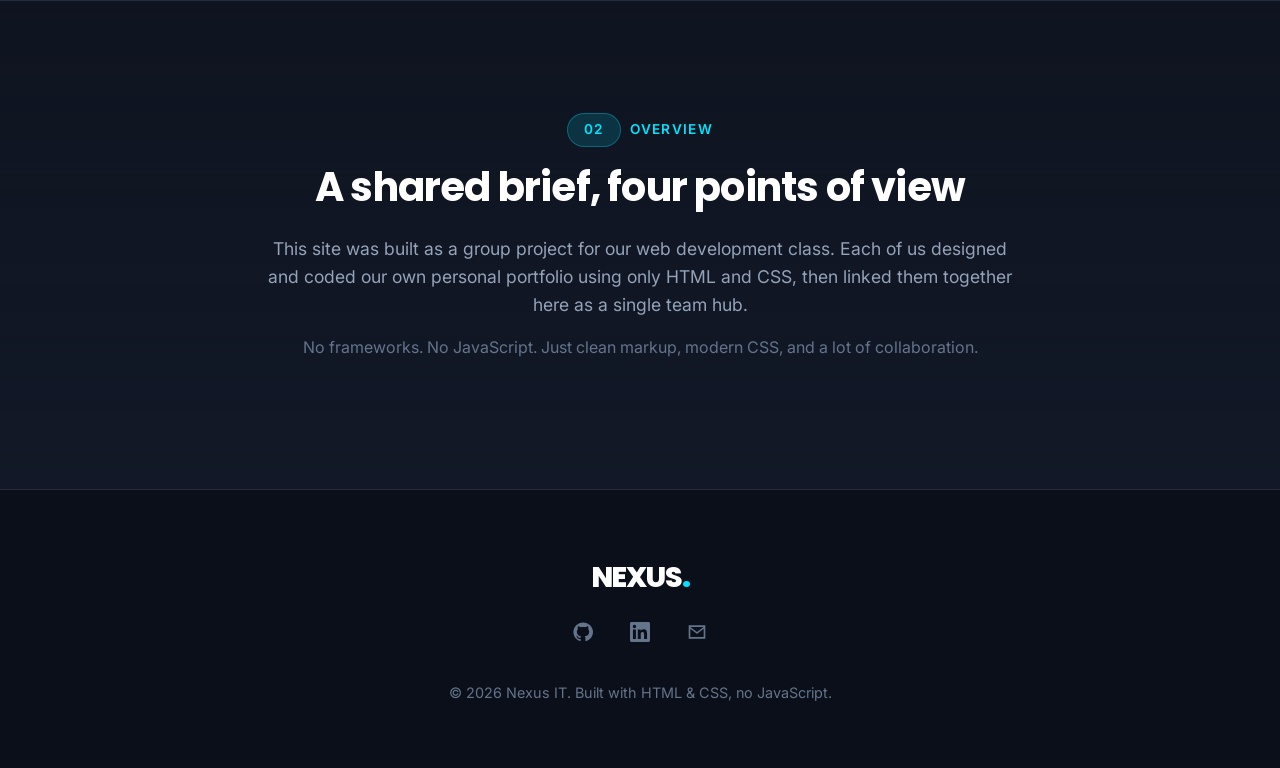
==== commit afab4fc0: "Fix HTML encoding issues in index.html" ====
--- a/index.html
+++ b/index.html
@@ -121,7 +121,7 @@
             <img src="Rosario.jpg" alt="Portrait of Bernilita Rosario" class="team-photo" loading="lazy" width="110" height="110" onerror="this.style.display='none'">
           </div>
           <div class="team-content">
-            <h3 class="team-name">Bernilita Rosario</h3>
+            <h3 class="team-name">Bernalita Rosario</h3>
             <p class="team-role">Aspiring Web Support Specialist</p>
             <p class="team-desc">Breaks every feature within thirty seconds of it shipping.</p>
           </div>
